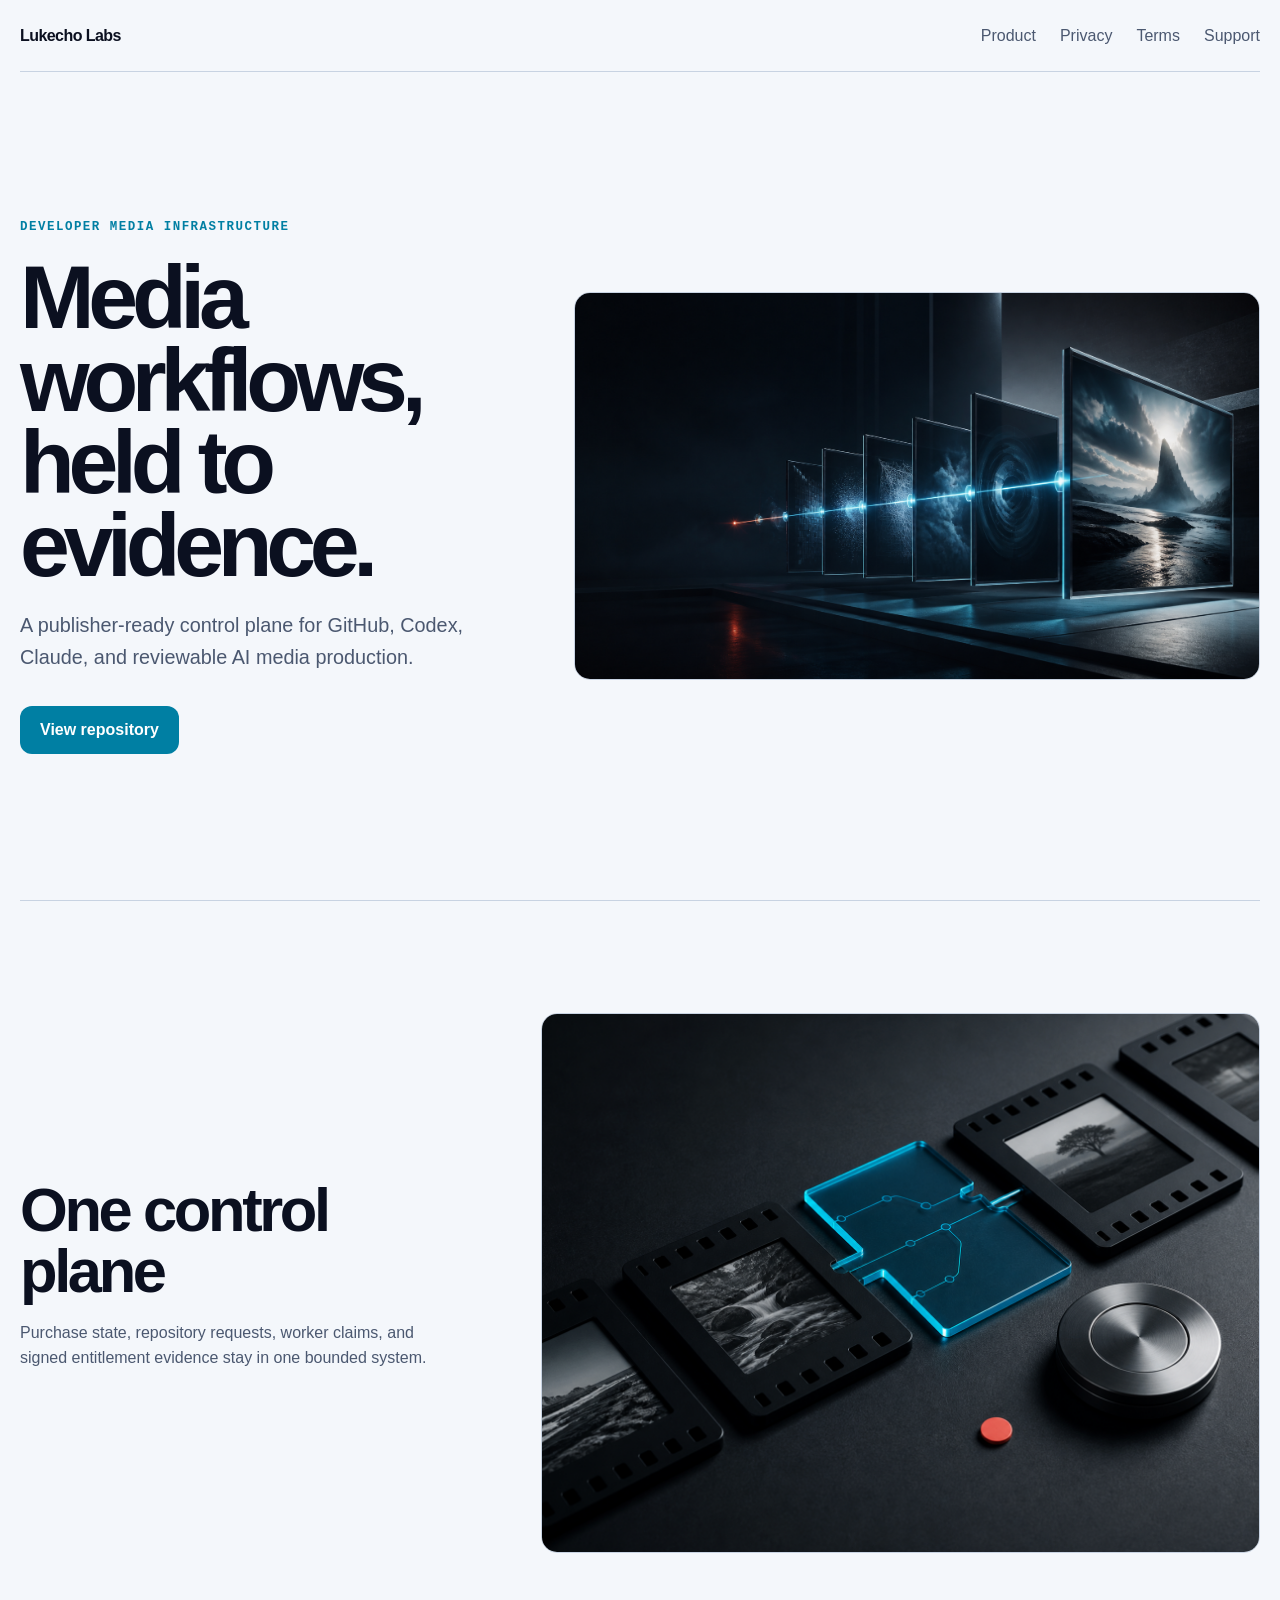
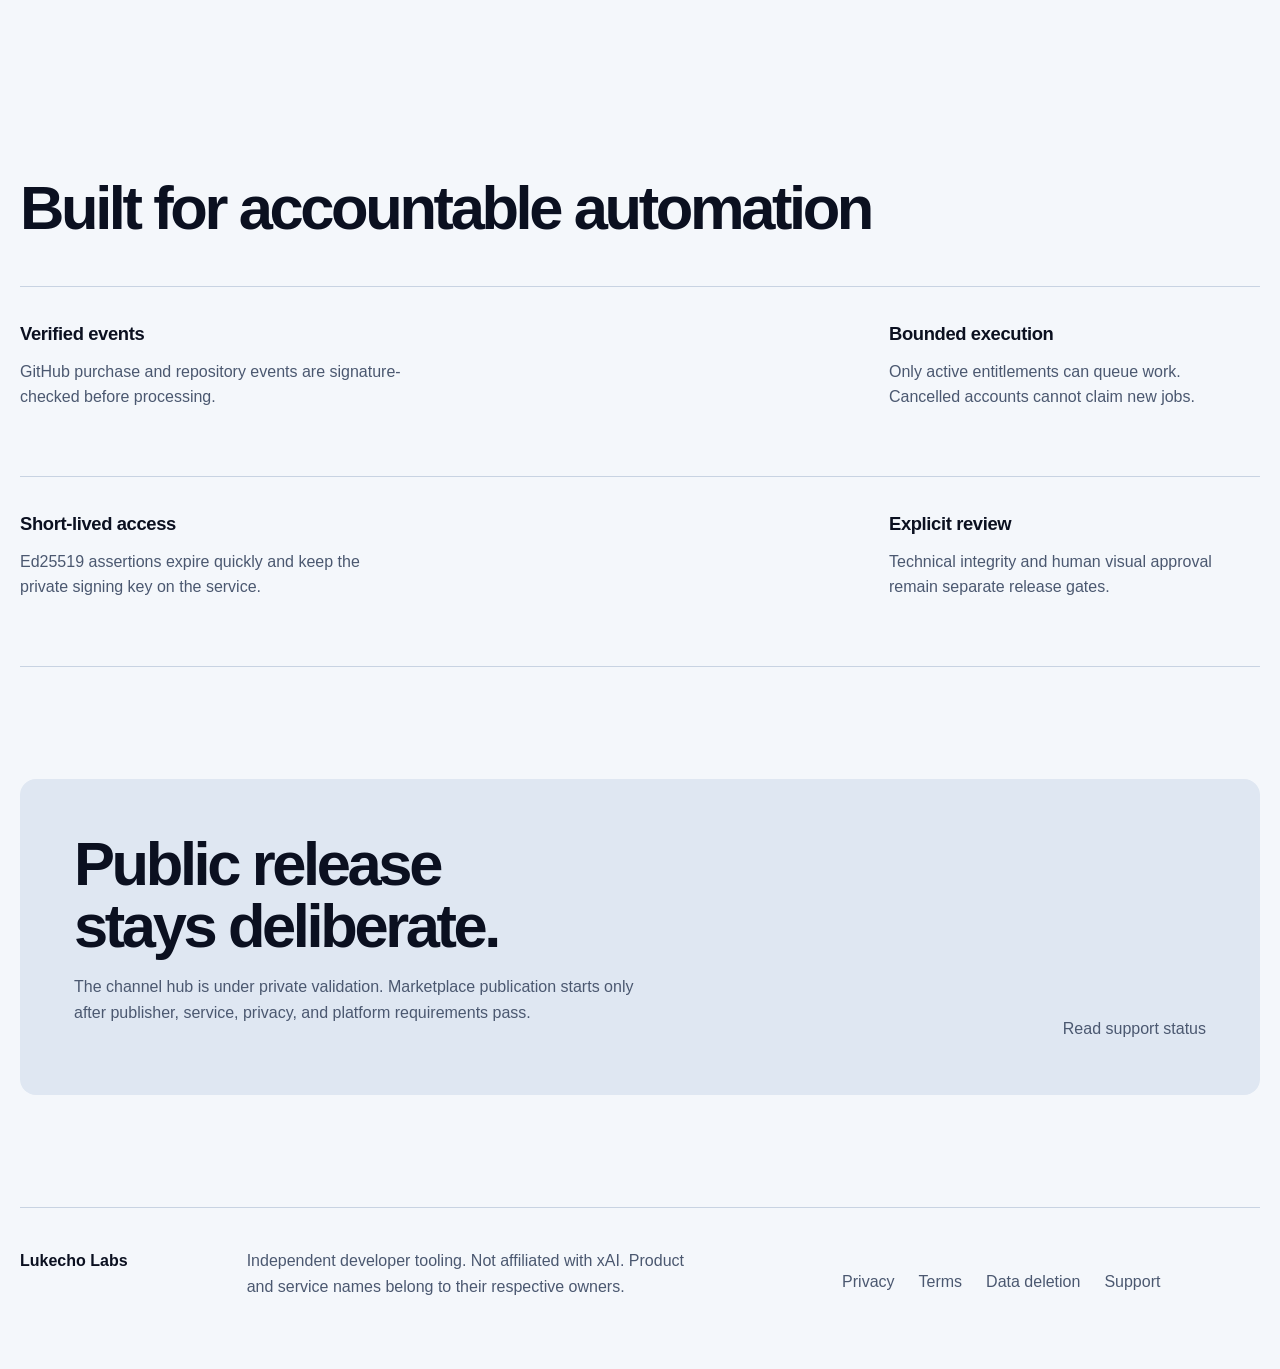
==== index.html @ ebeace1b "Publish Lukecho Labs policy site" ====
<!doctype html>
<html lang="en">
<head>
  <meta charset="utf-8">
  <meta name="viewport" content="width=device-width, initial-scale=1">
  <meta name="description" content="Lukecho Labs builds reviewable media automation for GitHub, Codex, and Claude workflows.">
  <meta name="theme-color" content="#0B1020">
  <meta property="og:title" content="Lukecho Labs">
  <meta property="og:description" content="Reviewable media automation for developer workflows.">
  <meta property="og:image" content="assets/channel-hero.png">
  <title>Lukecho Labs</title>
  <link rel="stylesheet" href="styles.css">
</head>
<body>
  <a class="skip-link" href="#main">Skip to content</a>
  <header class="site-header">
    <a class="brand" href="index.html" aria-label="Lukecho Labs home">Lukecho Labs</a>
    <nav aria-label="Primary navigation">
      <a href="#product">Product</a>
      <a href="privacy.html">Privacy</a>
      <a href="terms.html">Terms</a>
      <a href="support.html">Support</a>
    </nav>
  </header>

  <main id="main">
    <section class="hero">
      <div class="hero-copy">
        <p class="eyebrow">Developer media infrastructure</p>
        <h1>Media workflows, held to evidence.</h1>
        <p class="lede">A publisher-ready control plane for GitHub, Codex, Claude, and reviewable AI media production.</p>
        <a class="button" href="https://github.com/lukecho92-netizen/xai-grok-media-channel-hub">View repository</a>
      </div>
      <figure class="hero-visual">
        <img src="assets/channel-hero.png" width="1672" height="941" alt="A sequence of cinematic frames connected by a controlled cyan signal">
      </figure>
    </section>

    <section class="proof" id="product">
      <div>
        <h2>One control plane</h2>
        <p>Purchase state, repository requests, worker claims, and signed entitlement evidence stay in one bounded system.</p>
      </div>
      <img src="assets/workflow-still.png" width="1480" height="1110" alt="Film frames, a routing plate, and a registration token on a dark studio surface">
    </section>

    <section class="capabilities" aria-labelledby="capabilities-title">
      <h2 id="capabilities-title">Built for accountable automation</h2>
      <div class="capability-grid">
        <article>
          <h3>Verified events</h3>
          <p>GitHub purchase and repository events are signature-checked before processing.</p>
        </article>
        <article>
          <h3>Bounded execution</h3>
          <p>Only active entitlements can queue work. Cancelled accounts cannot claim new jobs.</p>
        </article>
        <article>
          <h3>Short-lived access</h3>
          <p>Ed25519 assertions expire quickly and keep the private signing key on the service.</p>
        </article>
        <article>
          <h3>Explicit review</h3>
          <p>Technical integrity and human visual approval remain separate release gates.</p>
        </article>
      </div>
    </section>

    <section class="release-state">
      <div>
        <h2>Public release stays deliberate.</h2>
        <p>The channel hub is under private validation. Marketplace publication starts only after publisher, service, privacy, and platform requirements pass.</p>
      </div>
      <a class="text-link" href="support.html">Read support status</a>
    </section>
  </main>

  <footer>
    <strong>Lukecho Labs</strong>
    <p>Independent developer tooling. Not affiliated with xAI. Product and service names belong to their respective owners.</p>
    <nav aria-label="Legal navigation">
      <a href="privacy.html">Privacy</a>
      <a href="terms.html">Terms</a>
      <a href="deletion.html">Data deletion</a>
      <a href="support.html">Support</a>
    </nav>
  </footer>
</body>
</html>
---- styles.css ----
:root {
  color-scheme: dark light;
  --bg: #0b1020;
  --surface: #11182b;
  --surface-2: #172136;
  --text: #f4f7fb;
  --muted: #aeb7c8;
  --line: #29344a;
  --accent: #37d5ff;
  --accent-ink: #04131a;
  --focus: #f4f7fb;
  --radius: 16px;
  --max: 1240px;
}

* { box-sizing: border-box; }

html { scroll-behavior: smooth; }

body {
  margin: 0;
  min-width: 320px;
  background: var(--bg);
  color: var(--text);
  font-family: ui-sans-serif, -apple-system, BlinkMacSystemFont, "Segoe UI", sans-serif;
  line-height: 1.6;
  text-rendering: optimizeLegibility;
}

a { color: inherit; }

img {
  display: block;
  max-width: 100%;
  height: auto;
}

.skip-link {
  position: fixed;
  left: 16px;
  top: -64px;
  z-index: 10;
  padding: 10px 14px;
  background: var(--accent);
  color: var(--accent-ink);
  border-radius: 10px;
}

.skip-link:focus { top: 16px; }

.site-header {
  width: min(calc(100% - 40px), var(--max));
  min-height: 72px;
  margin: 0 auto;
  display: flex;
  align-items: center;
  justify-content: space-between;
  gap: 28px;
  border-bottom: 1px solid var(--line);
}

.brand {
  font-weight: 760;
  letter-spacing: -0.035em;
  text-decoration: none;
}

.site-header nav,
footer nav {
  display: flex;
  align-items: center;
  gap: 24px;
  flex-wrap: wrap;
}

.site-header nav a,
footer nav a,
.text-link {
  color: var(--muted);
  text-decoration: none;
}

.site-header nav a:hover,
footer nav a:hover,
.text-link:hover { color: var(--text); }

a:focus-visible {
  outline: 3px solid var(--focus);
  outline-offset: 4px;
}

main,
footer {
  width: min(calc(100% - 40px), var(--max));
  margin-inline: auto;
}

.hero {
  min-height: calc(100dvh - 72px);
  padding: 72px 0;
  display: grid;
  grid-template-columns: minmax(0, 0.82fr) minmax(0, 1.18fr);
  align-items: center;
  gap: clamp(36px, 6vw, 88px);
}

.hero-copy { max-width: 580px; }

.eyebrow {
  margin: 0 0 18px;
  color: var(--accent);
  font-family: ui-monospace, SFMono-Regular, Consolas, monospace;
  font-size: 0.78rem;
  font-weight: 700;
  letter-spacing: 0.12em;
  text-transform: uppercase;
}

h1,
h2,
h3,
p { margin-top: 0; }

h1 {
  max-width: 12ch;
  margin-bottom: 24px;
  font-size: clamp(3.4rem, 7vw, 7rem);
  font-weight: 760;
  letter-spacing: -0.07em;
  line-height: 0.92;
}

h2 {
  margin-bottom: 18px;
  font-size: clamp(2.1rem, 4.8vw, 4.8rem);
  line-height: 1;
  letter-spacing: -0.055em;
}

h3 {
  margin-bottom: 10px;
  font-size: 1.15rem;
  letter-spacing: -0.02em;
}

.lede {
  max-width: 48ch;
  margin-bottom: 32px;
  color: var(--muted);
  font-size: clamp(1rem, 1.6vw, 1.24rem);
}

.button {
  display: inline-flex;
  min-height: 48px;
  align-items: center;
  justify-content: center;
  padding: 0 20px;
  border-radius: 12px;
  background: var(--accent);
  color: var(--accent-ink);
  font-weight: 760;
  text-decoration: none;
  white-space: nowrap;
  transition: transform 180ms ease, background-color 180ms ease;
}

.button:hover { background: #7fe5ff; transform: translateY(-1px); }
.button:active { transform: translateY(1px); }

.hero-visual { margin: 0; }

.hero-visual img,
.proof img {
  width: 100%;
  border: 1px solid var(--line);
  border-radius: var(--radius);
  background: var(--surface);
}

.proof {
  padding: 112px 0;
  display: grid;
  grid-template-columns: minmax(0, 0.75fr) minmax(0, 1.25fr);
  gap: clamp(36px, 7vw, 100px);
  align-items: center;
  border-top: 1px solid var(--line);
}

.proof p,
.release-state p,
.legal-page p,
.legal-page li { color: var(--muted); max-width: 66ch; }

.capabilities { padding: 112px 0; }

.capability-grid {
  margin-top: 48px;
  display: grid;
  grid-template-columns: 1.35fr 0.65fr;
  border-top: 1px solid var(--line);
}

.capability-grid article {
  min-height: 190px;
  padding: 32px 32px 32px 0;
  border-bottom: 1px solid var(--line);
}

.capability-grid article:nth-child(even) { padding-left: 32px; }
.capability-grid p { max-width: 44ch; color: var(--muted); }

.release-state {
  margin-bottom: 112px;
  padding: 54px;
  display: flex;
  align-items: end;
  justify-content: space-between;
  gap: 32px;
  border-radius: var(--radius);
  background: var(--surface-2);
}

.release-state h2 { max-width: 13ch; }

footer {
  padding: 40px 0 54px;
  display: grid;
  grid-template-columns: 0.4fr 1.15fr 0.85fr;
  gap: 30px;
  border-top: 1px solid var(--line);
  color: var(--muted);
}

footer strong { color: var(--text); }
footer p { max-width: 52ch; }

.legal-page {
  min-height: calc(100dvh - 72px);
  padding: 72px 0 112px;
}

.legal-page header { max-width: 760px; margin-bottom: 64px; }
.legal-page h1 { max-width: 14ch; font-size: clamp(3rem, 6vw, 6rem); }
.legal-page h2 { margin-top: 56px; font-size: clamp(1.65rem, 3vw, 2.8rem); }
.legal-page ul { max-width: 68ch; padding-left: 22px; }
.legal-page code { color: var(--accent); }

@media (prefers-color-scheme: light) {
  :root {
    --bg: #f4f7fb;
    --surface: #e9eef6;
    --surface-2: #dfe7f2;
    --text: #0b1020;
    --muted: #4b5870;
    --line: #c8d3e2;
    --accent: #007fa3;
    --accent-ink: #ffffff;
    --focus: #0b1020;
  }
}

@media (max-width: 780px) {
  .site-header {
    padding: 18px 0;
    align-items: flex-start;
    flex-direction: column;
  }

  .site-header nav { gap: 16px; }

  .hero,
  .proof,
  footer {
    grid-template-columns: 1fr;
  }

  .hero { padding: 56px 0 80px; }
  h1 { font-size: clamp(3rem, 15vw, 5.2rem); }
  .proof,
  .capabilities { padding: 80px 0; }

  .capability-grid { grid-template-columns: 1fr; }
  .capability-grid article,
  .capability-grid article:nth-child(even) { padding: 28px 0; }

  .release-state {
    padding: 32px;
    align-items: flex-start;
    flex-direction: column;
  }
}

@media (prefers-reduced-motion: reduce) {
  html { scroll-behavior: auto; }
  *, *::before, *::after { transition-duration: 0.01ms !important; }
}
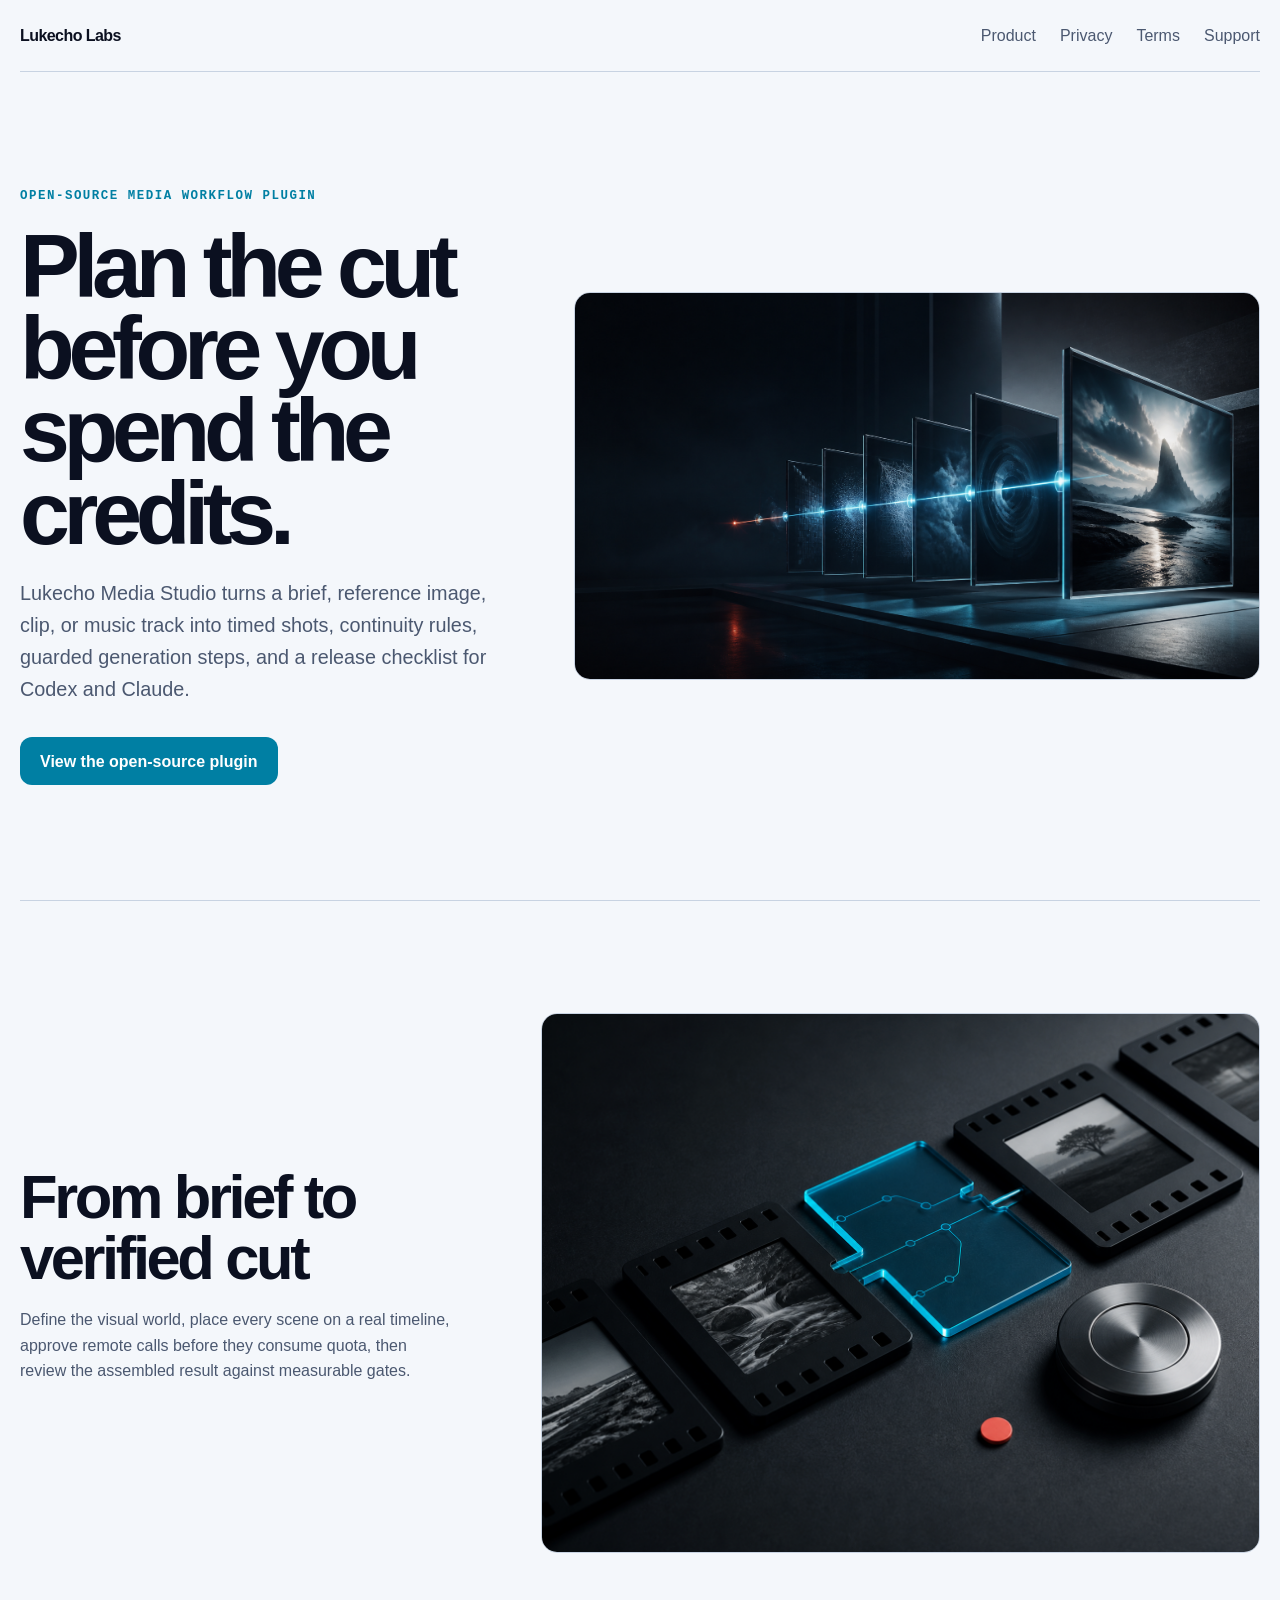
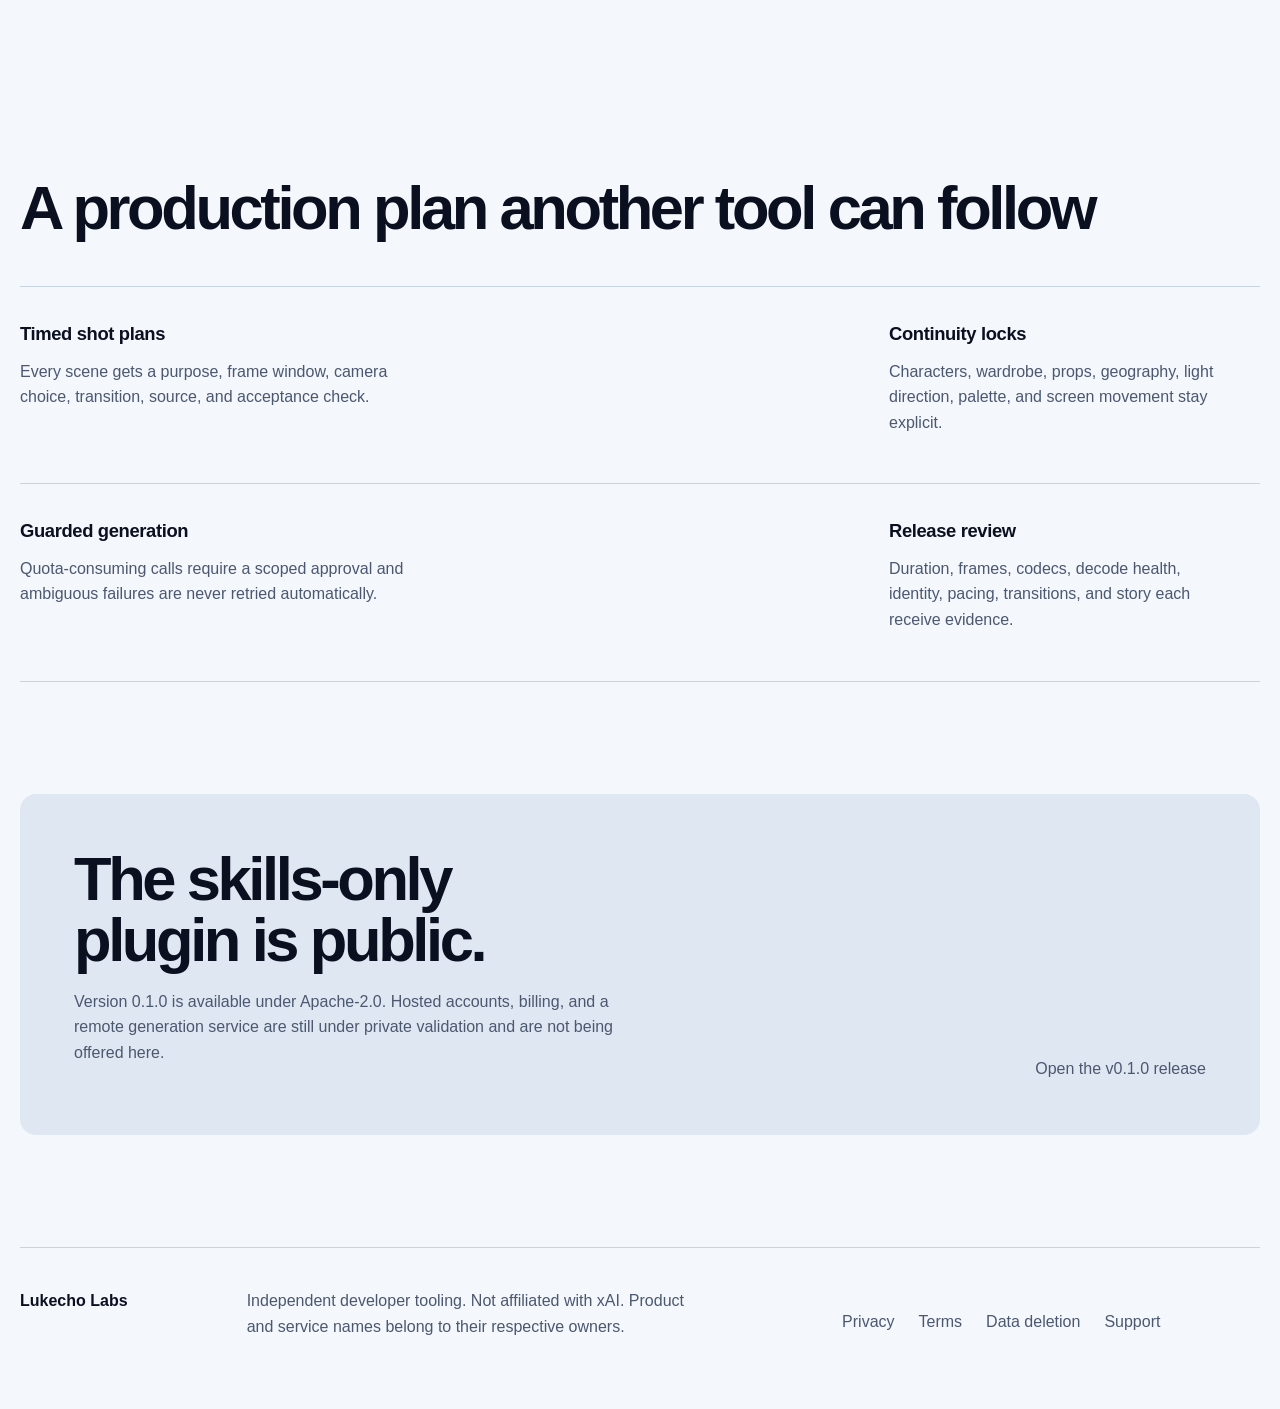
==== commit b5759caa: "Present the public skills-only plugin" ====
--- a/index.html
+++ b/index.html
@@ -3,10 +3,10 @@
 <head>
   <meta charset="utf-8">
   <meta name="viewport" content="width=device-width, initial-scale=1">
-  <meta name="description" content="Lukecho Labs builds reviewable media automation for GitHub, Codex, and Claude workflows.">
+  <meta name="description" content="Lukecho Media Studio turns creative briefs into timed, reviewable media plans for Codex and Claude.">
   <meta name="theme-color" content="#0B1020">
   <meta property="og:title" content="Lukecho Labs">
-  <meta property="og:description" content="Reviewable media automation for developer workflows.">
+  <meta property="og:description" content="Plan timed shots, continuity, generation gates, and release review before spending media credits.">
   <meta property="og:image" content="assets/channel-hero.png">
   <title>Lukecho Labs</title>
   <link rel="stylesheet" href="styles.css">
@@ -26,10 +26,10 @@
   <main id="main">
     <section class="hero">
       <div class="hero-copy">
-        <p class="eyebrow">Developer media infrastructure</p>
-        <h1>Media workflows, held to evidence.</h1>
-        <p class="lede">A publisher-ready control plane for GitHub, Codex, Claude, and reviewable AI media production.</p>
-        <a class="button" href="https://github.com/lukecho92-netizen/xai-grok-media-channel-hub">View repository</a>
+        <p class="eyebrow">Open-source media workflow plugin</p>
+        <h1>Plan the cut before you spend the credits.</h1>
+        <p class="lede">Lukecho Media Studio turns a brief, reference image, clip, or music track into timed shots, continuity rules, guarded generation steps, and a release checklist for Codex and Claude.</p>
+        <a class="button" href="https://github.com/lukecho-labs/lukecho-media-studio">View the open-source plugin</a>
       </div>
       <figure class="hero-visual">
         <img src="assets/channel-hero.png" width="1672" height="941" alt="A sequence of cinematic frames connected by a controlled cyan signal">
@@ -38,40 +38,40 @@
 
     <section class="proof" id="product">
       <div>
-        <h2>One control plane</h2>
-        <p>Purchase state, repository requests, worker claims, and signed entitlement evidence stay in one bounded system.</p>
+        <h2>From brief to verified cut</h2>
+        <p>Define the visual world, place every scene on a real timeline, approve remote calls before they consume quota, then review the assembled result against measurable gates.</p>
       </div>
       <img src="assets/workflow-still.png" width="1480" height="1110" alt="Film frames, a routing plate, and a registration token on a dark studio surface">
     </section>
 
     <section class="capabilities" aria-labelledby="capabilities-title">
-      <h2 id="capabilities-title">Built for accountable automation</h2>
+      <h2 id="capabilities-title">A production plan another tool can follow</h2>
       <div class="capability-grid">
         <article>
-          <h3>Verified events</h3>
-          <p>GitHub purchase and repository events are signature-checked before processing.</p>
+          <h3>Timed shot plans</h3>
+          <p>Every scene gets a purpose, frame window, camera choice, transition, source, and acceptance check.</p>
         </article>
         <article>
-          <h3>Bounded execution</h3>
-          <p>Only active entitlements can queue work. Cancelled accounts cannot claim new jobs.</p>
+          <h3>Continuity locks</h3>
+          <p>Characters, wardrobe, props, geography, light direction, palette, and screen movement stay explicit.</p>
         </article>
         <article>
-          <h3>Short-lived access</h3>
-          <p>Ed25519 assertions expire quickly and keep the private signing key on the service.</p>
+          <h3>Guarded generation</h3>
+          <p>Quota-consuming calls require a scoped approval and ambiguous failures are never retried automatically.</p>
         </article>
         <article>
-          <h3>Explicit review</h3>
-          <p>Technical integrity and human visual approval remain separate release gates.</p>
+          <h3>Release review</h3>
+          <p>Duration, frames, codecs, decode health, identity, pacing, transitions, and story each receive evidence.</p>
         </article>
       </div>
     </section>
 
     <section class="release-state">
       <div>
-        <h2>Public release stays deliberate.</h2>
-        <p>The channel hub is under private validation. Marketplace publication starts only after publisher, service, privacy, and platform requirements pass.</p>
+        <h2>The skills-only plugin is public.</h2>
+        <p>Version 0.1.0 is available under Apache-2.0. Hosted accounts, billing, and a remote generation service are still under private validation and are not being offered here.</p>
       </div>
-      <a class="text-link" href="support.html">Read support status</a>
+      <a class="text-link" href="https://github.com/lukecho-labs/lukecho-media-studio/releases/tag/v0.1.0">Open the v0.1.0 release</a>
     </section>
   </main>
 
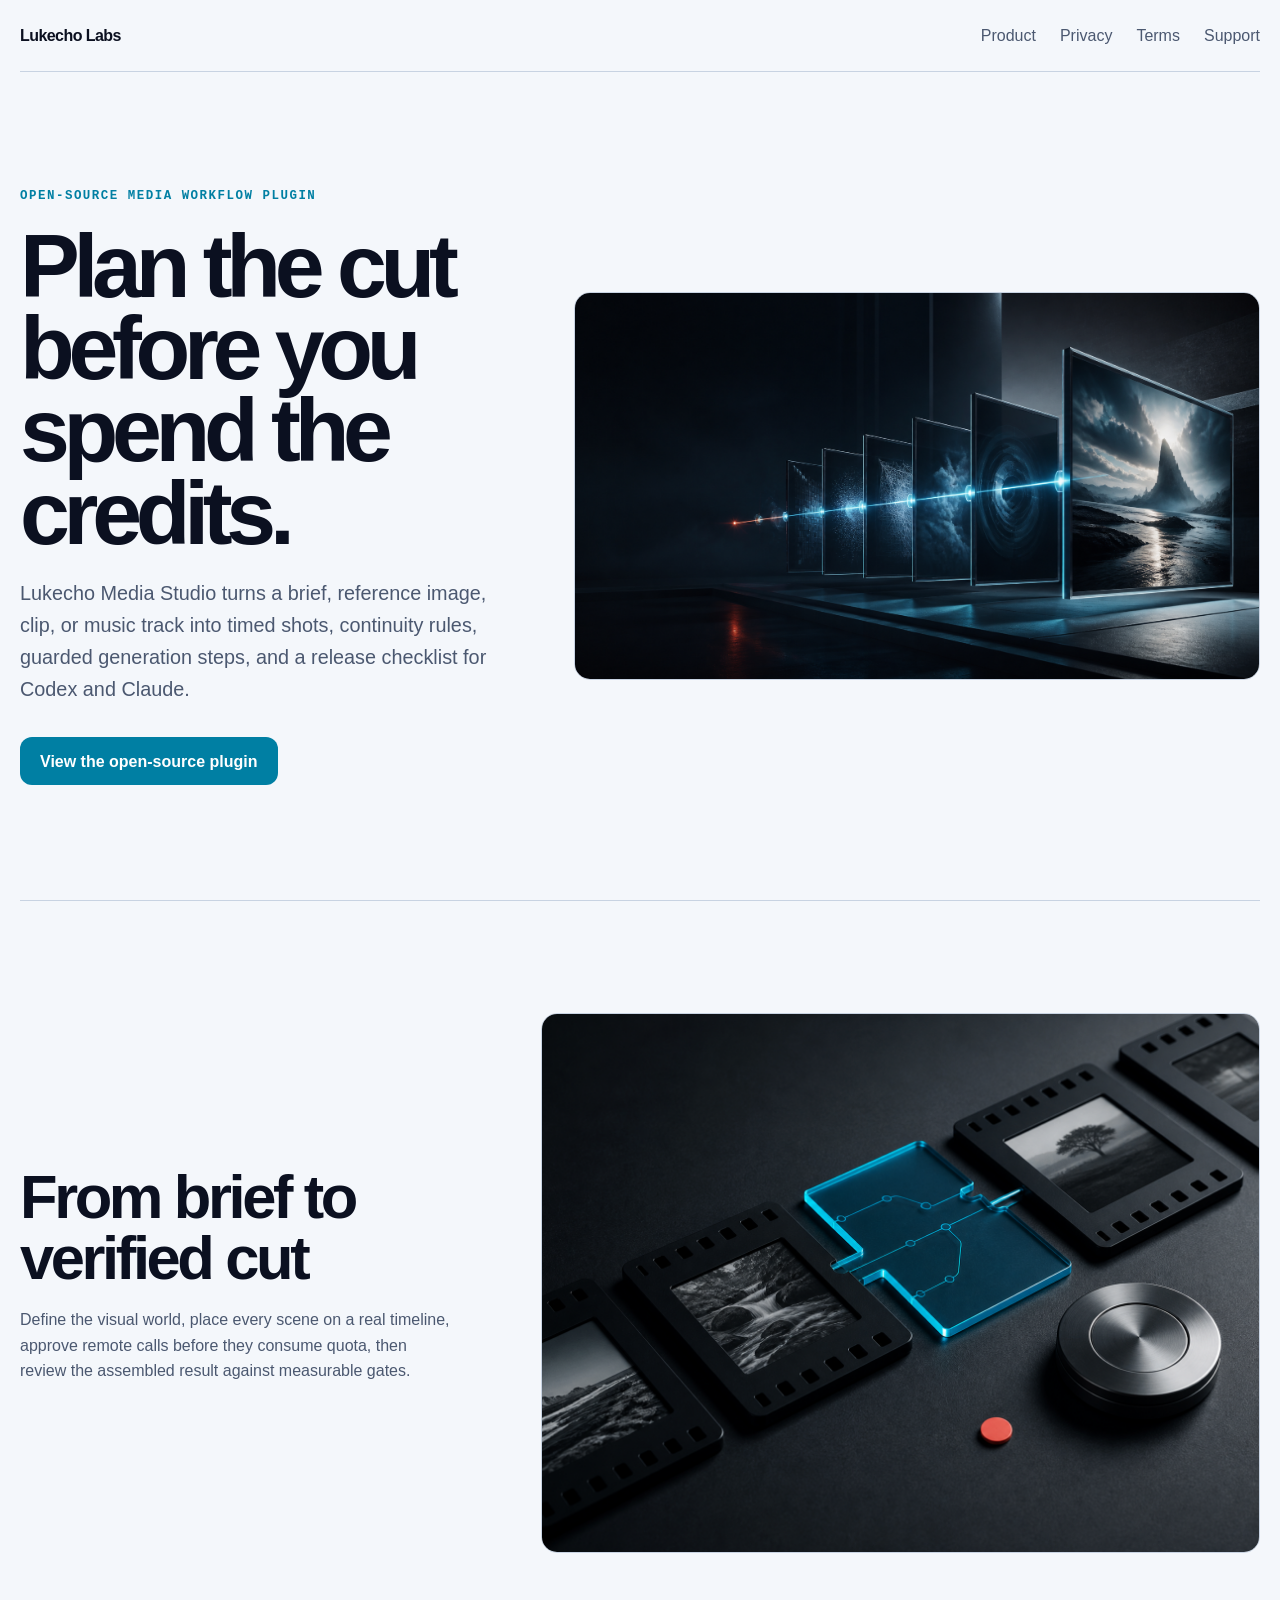
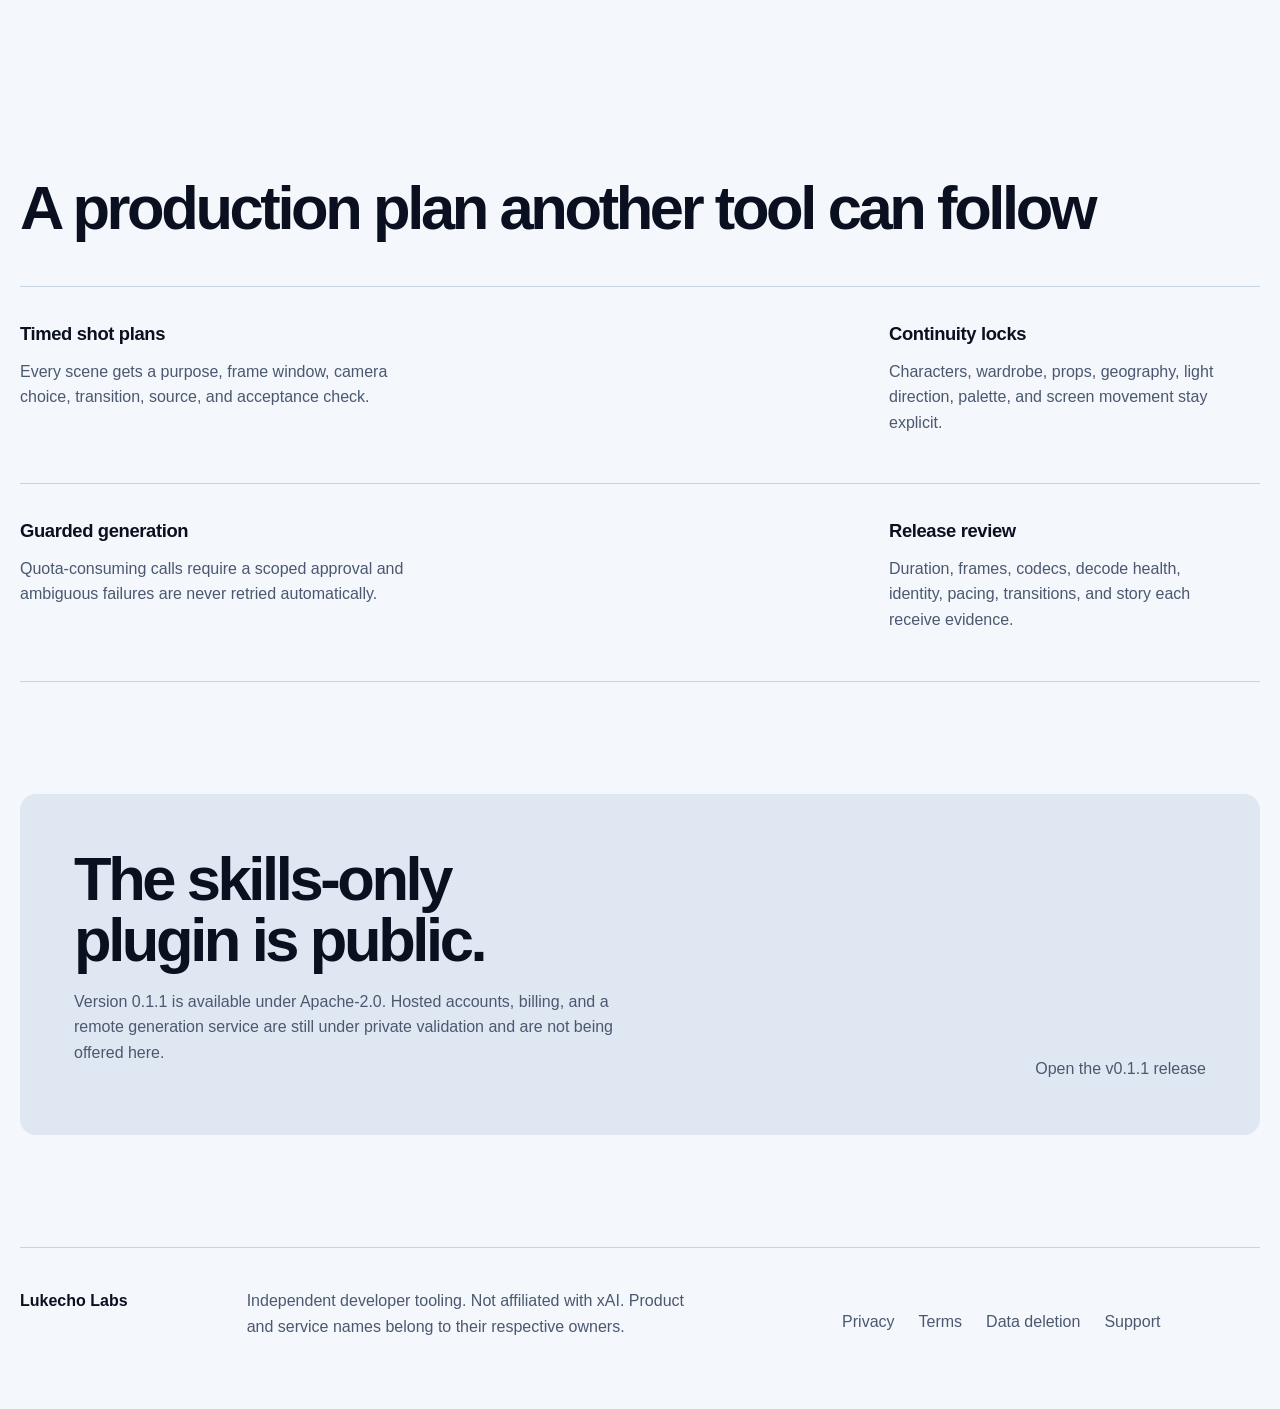
==== commit 875ffd4f: "Point website to v0.1.1 release" ====
--- a/index.html
+++ b/index.html
@@ -69,9 +69,9 @@
     <section class="release-state">
       <div>
         <h2>The skills-only plugin is public.</h2>
-        <p>Version 0.1.0 is available under Apache-2.0. Hosted accounts, billing, and a remote generation service are still under private validation and are not being offered here.</p>
+        <p>Version 0.1.1 is available under Apache-2.0. Hosted accounts, billing, and a remote generation service are still under private validation and are not being offered here.</p>
       </div>
-      <a class="text-link" href="https://github.com/lukecho-labs/lukecho-media-studio/releases/tag/v0.1.0">Open the v0.1.0 release</a>
+      <a class="text-link" href="https://github.com/lukecho-labs/lukecho-media-studio/releases/tag/v0.1.1">Open the v0.1.1 release</a>
     </section>
   </main>
 
